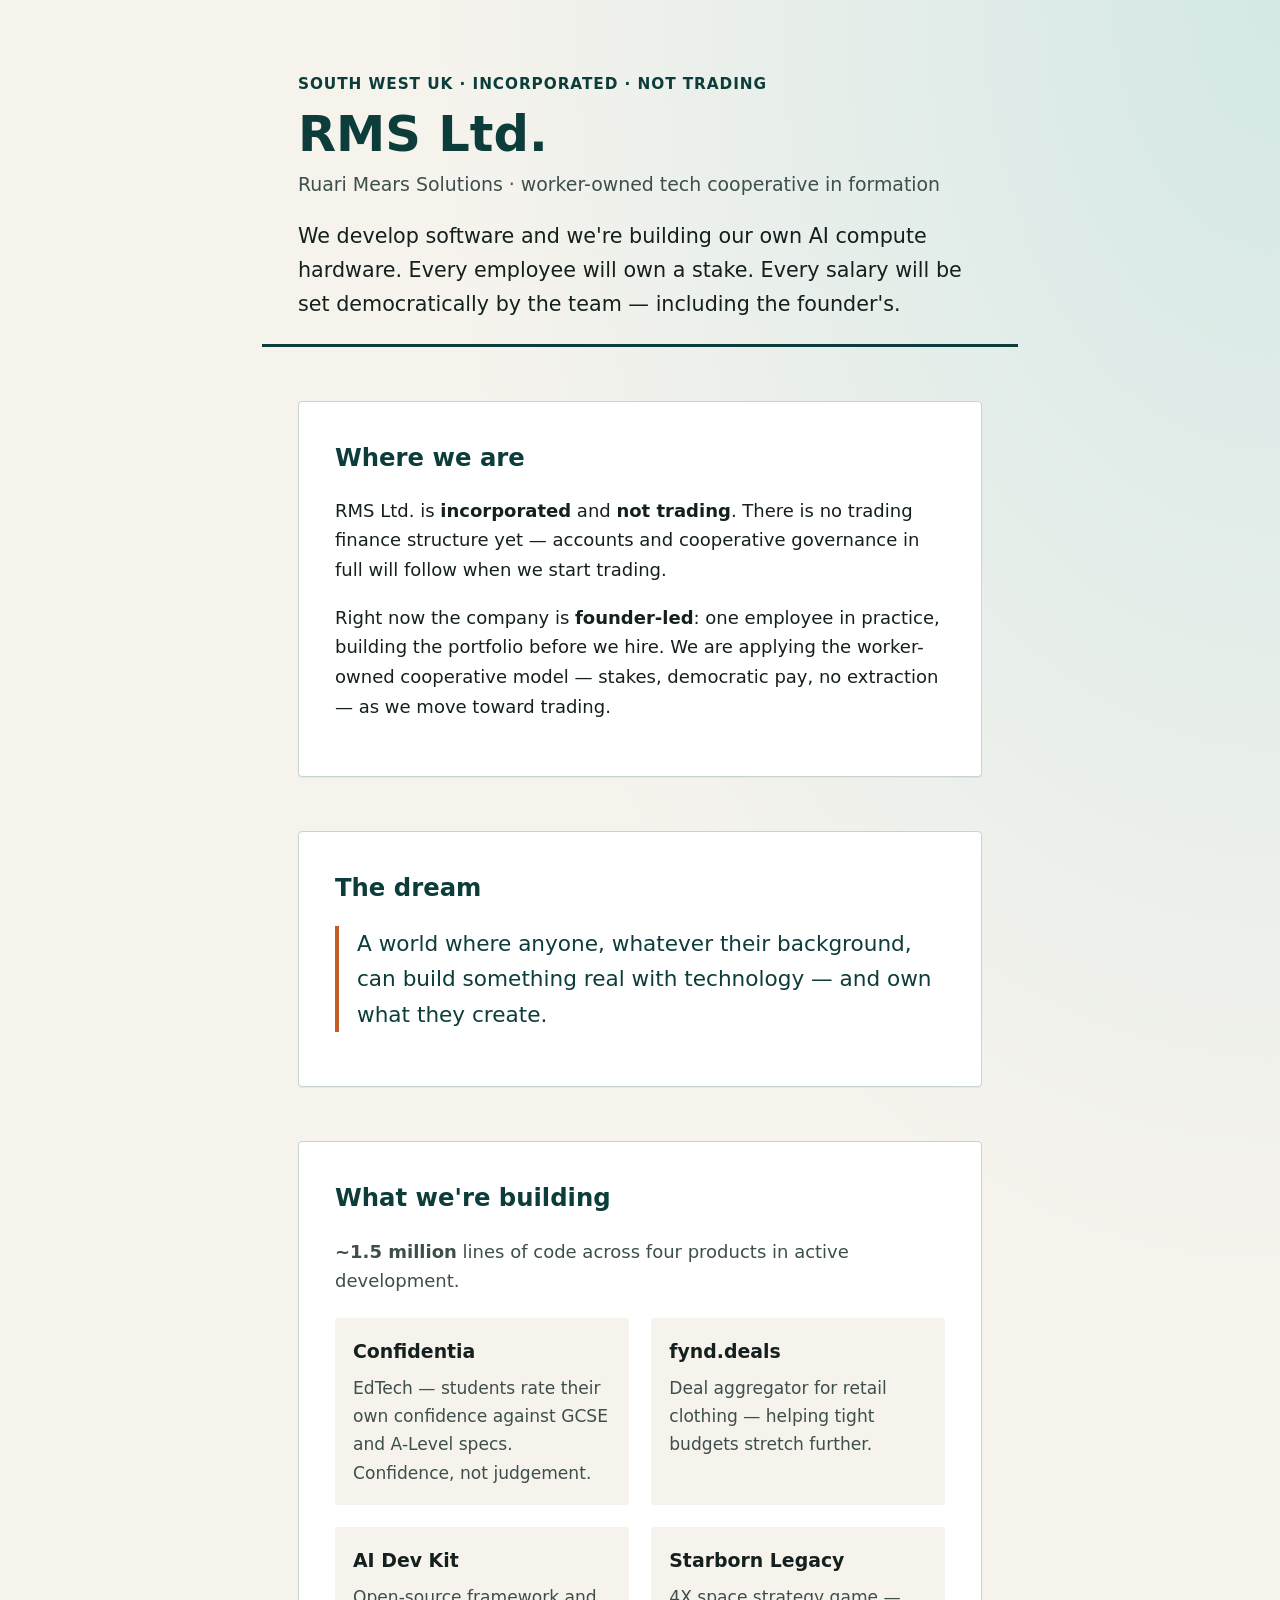
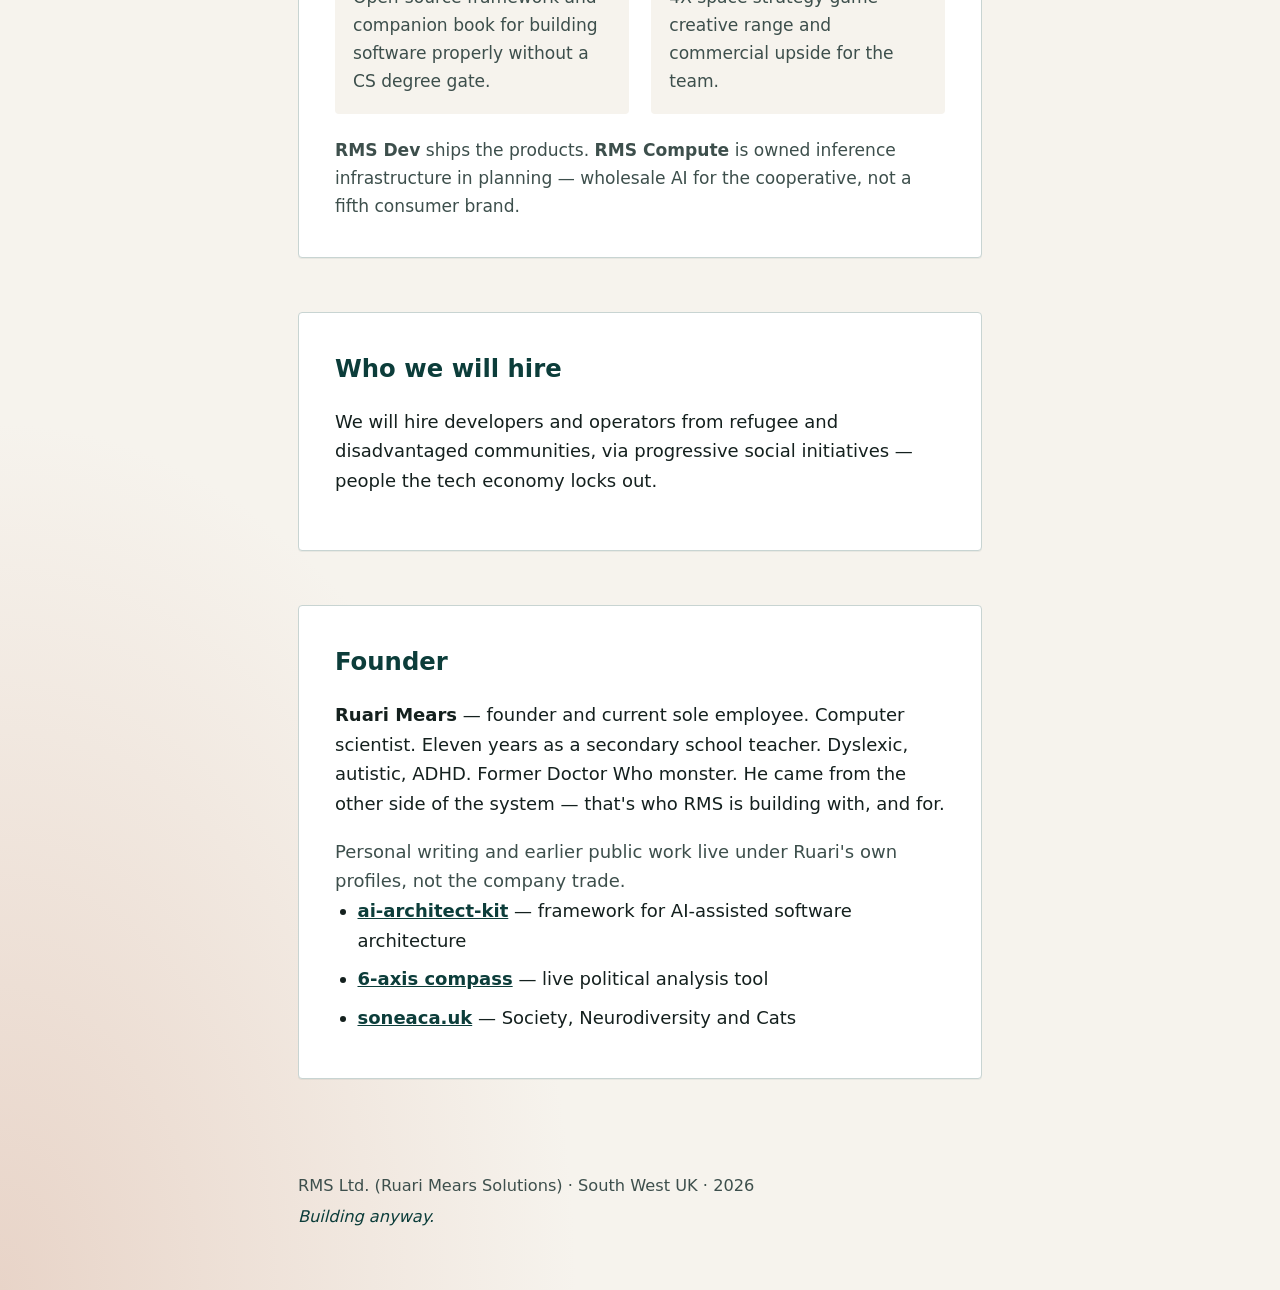
==== index.html @ 2def5f22 "web v0.0.7: remove Connect section — not seeking connections. Co-authored-by: Cursor <cursoragent@cu" ====
<!DOCTYPE html>
<html lang="en-GB">
<head>
  <meta charset="utf-8">
  <meta name="viewport" content="width=device-width, initial-scale=1">
  <title>RMS Ltd. — worker-owned tech cooperative in formation</title>
  <meta name="description" content="RMS Ltd. (Ruari Mears Solutions) — a worker-owned tech cooperative in formation. Software, owned AI compute, four products in development. Not trading yet.">
  <link rel="canonical" href="https://rms-ltd.github.io/web/">
  <meta property="og:title" content="RMS Ltd. — worker-owned tech cooperative in formation">
  <meta property="og:description" content="We develop software and we're building owned AI compute. Confidentia, fynd.deals, AI Dev Kit, Starborn Legacy. Cooperative in formation — not trading yet.">
  <meta property="og:type" content="website">
  <meta property="og:url" content="https://rms-ltd.github.io/web/">
  <meta name="theme-color" content="#0c3d3a">
  <link rel="icon" href="assets/favicon.svg" type="image/svg+xml">
  <link rel="stylesheet" href="styles.css">
</head>
<body>
  <a class="skip-link" href="#main">Skip to content</a>

  <header class="site-header">
    <p class="eyebrow">South West UK · incorporated · not trading</p>
    <h1>RMS Ltd.</h1>
    <p class="subtitle">Ruari Mears Solutions · worker-owned tech cooperative in formation</p>
    <p class="lede">We develop software and we're building our own AI compute hardware. Every employee will own a stake. Every salary will be set democratically by the team — including the founder's.</p>
  </header>

  <main id="main">
    <section class="panel status" aria-labelledby="status-heading">
      <h2 id="status-heading">Where we are</h2>
      <p>RMS Ltd. is <strong>incorporated</strong> and <strong>not trading</strong>. There is no trading finance structure yet — accounts and cooperative governance in full will follow when we start trading.</p>
      <p>Right now the company is <strong>founder-led</strong>: one employee in practice, building the portfolio before we hire. We are applying the worker-owned cooperative model — stakes, democratic pay, no extraction — as we move toward trading.</p>
    </section>

    <section class="panel dream" aria-labelledby="dream-heading">
      <h2 id="dream-heading">The dream</h2>
      <blockquote>
        <p>A world where anyone, whatever their background, can build something real with technology — and own what they create.</p>
      </blockquote>
    </section>

    <section class="panel products" aria-labelledby="products-heading">
      <h2 id="products-heading">What we're building</h2>
      <p class="stat"><strong>~1.5 million</strong> lines of code across four products in active development.</p>
      <ul class="product-grid">
        <li>
          <h3>Confidentia</h3>
          <p>EdTech — students rate their own confidence against GCSE and A-Level specs. Confidence, not judgement.</p>
        </li>
        <li>
          <h3>fynd.deals</h3>
          <p>Deal aggregator for retail clothing — helping tight budgets stretch further.</p>
        </li>
        <li>
          <h3>AI Dev Kit</h3>
          <p>Open-source framework and companion book for building software properly without a CS degree gate.</p>
        </li>
        <li>
          <h3>Starborn Legacy</h3>
          <p>4X space strategy game — creative range and commercial upside for the team.</p>
        </li>
      </ul>
      <p class="arms"><strong>RMS Dev</strong> ships the products. <strong>RMS Compute</strong> is owned inference infrastructure in planning — wholesale AI for the cooperative, not a fifth consumer brand.</p>
    </section>

    <section class="panel hiring" aria-labelledby="hiring-heading">
      <h2 id="hiring-heading">Who we will hire</h2>
      <p>We will hire developers and operators from refugee and disadvantaged communities, via progressive social initiatives — people the tech economy locks out.</p>
    </section>

    <section class="panel founder" aria-labelledby="founder-heading">
      <h2 id="founder-heading">Founder</h2>
      <p><strong>Ruari Mears</strong> — founder and current sole employee. Computer scientist. Eleven years as a secondary school teacher. Dyslexic, autistic, ADHD. Former Doctor Who monster. He came from the other side of the system — that's who RMS is building with, and for.</p>
      <p class="note">Personal writing and earlier public work live under Ruari's own profiles, not the company trade.</p>
      <ul class="link-list">
        <li><a href="https://github.com/earlution/ai-architect-kit">ai-architect-kit</a> — framework for AI-assisted software architecture</li>
        <li><a href="https://earlution.github.io/6-axis-compass/">6-axis compass</a> — live political analysis tool</li>
        <li><a href="https://soneaca.uk">soneaca.uk</a> — Society, Neurodiversity and Cats</li>
      </ul>
    </section>
  </main>

  <footer class="site-footer">
    <p>RMS Ltd. (Ruari Mears Solutions) · South West UK · <span id="year"></span></p>
    <p class="tagline">Building anyway.</p>
  </footer>

  <script>
    document.getElementById('year').textContent = new Date().getFullYear();
  </script>
</body>
</html>
---- styles.css ----
/* Dyslexia-friendly: high contrast, left-aligned, generous spacing, sans-serif */

:root {
  --bg: #f6f3ed;
  --surface: #ffffff;
  --ink: #14201e;
  --muted: #3d4f4c;
  --accent: #c45c26;
  --accent-soft: #e8d4c8;
  --teal: #0c3d3a;
  --teal-soft: #d4e8e6;
  --border: #c8d4d2;
  --focus: #0a6b64;
  --max: 42rem;
  --space: 1.25rem;
  font-size: 112.5%;
}

*,
*::before,
*::after {
  box-sizing: border-box;
}

html {
  scroll-behavior: smooth;
}

body {
  margin: 0;
  font-family: "Segoe UI", system-ui, -apple-system, BlinkMacSystemFont, sans-serif;
  line-height: 1.65;
  color: var(--ink);
  background: var(--bg);
  background-image:
    radial-gradient(ellipse 120% 80% at 100% 0%, var(--teal-soft) 0%, transparent 55%),
    radial-gradient(ellipse 90% 60% at 0% 100%, var(--accent-soft) 0%, transparent 50%);
  min-height: 100vh;
}

.skip-link {
  position: absolute;
  left: -9999px;
  top: 0;
  padding: 0.5rem 1rem;
  background: var(--teal);
  color: #fff;
  z-index: 100;
}

.skip-link:focus {
  left: 0;
}

.site-header,
main,
.site-footer {
  max-width: var(--max);
  margin-inline: auto;
  padding-inline: clamp(1rem, 5vw, 2rem);
}

.site-header {
  padding-top: clamp(2.5rem, 8vw, 4rem);
  padding-bottom: var(--space);
  border-bottom: 3px solid var(--teal);
}

.eyebrow {
  margin: 0 0 0.5rem;
  font-size: 0.85rem;
  font-weight: 600;
  letter-spacing: 0.06em;
  text-transform: uppercase;
  color: var(--teal);
}

h1 {
  margin: 0 0 0.35rem;
  font-size: clamp(2rem, 6vw, 2.75rem);
  font-weight: 700;
  line-height: 1.15;
  color: var(--teal);
}

.subtitle {
  margin: 0 0 1rem;
  font-size: 1.05rem;
  font-weight: 500;
  color: var(--muted);
}

.lede {
  margin: 0;
  font-size: 1.15rem;
  max-width: 38em;
}

.panel {
  margin-block: clamp(2rem, 5vw, 3rem);
  padding: clamp(1.25rem, 4vw, 2rem);
  background: var(--surface);
  border: 1px solid var(--border);
  border-radius: 4px;
  box-shadow: 0 1px 0 rgba(12, 61, 58, 0.06);
}

.panel h2 {
  margin: 0 0 1rem;
  font-size: 1.35rem;
  color: var(--teal);
}

.panel h3 {
  margin: 0 0 0.35rem;
  font-size: 1.05rem;
  color: var(--ink);
}

.dream blockquote {
  margin: 0 0 1rem;
  padding: 0 0 0 1rem;
  border-left: 4px solid var(--accent);
}

.dream blockquote p {
  margin: 0;
  font-size: 1.2rem;
  font-weight: 500;
  color: var(--teal);
}

.note,
.arms,
.stat {
  margin: 0;
  color: var(--muted);
}

.stat {
  margin-bottom: 1.25rem;
}

.product-grid {
  list-style: none;
  margin: 0;
  padding: 0;
  display: grid;
  gap: 1.25rem;
}

@media (min-width: 520px) {
  .product-grid {
    grid-template-columns: 1fr 1fr;
  }
}

.product-grid li {
  padding: 1rem;
  background: var(--bg);
  border-radius: 4px;
}

.product-grid p {
  margin: 0;
  font-size: 0.95rem;
  color: var(--muted);
}

.arms {
  margin-top: 1.25rem;
  font-size: 0.95rem;
}

.hiring a {
  color: var(--teal);
  font-weight: 600;
}

.link-list {
  margin: 0;
  padding-left: 1.25rem;
}

.link-list li {
  margin-bottom: 0.5rem;
}

.link-list a {
  color: var(--teal);
  font-weight: 600;
}

.ask {
  margin: 0 0 1.25rem;
  font-size: 1.1rem;
  font-weight: 500;
}

.social-nav {
  display: grid;
  gap: 0.75rem;
}

@media (min-width: 400px) {
  .social-nav {
    grid-template-columns: 1fr 1fr;
  }
}

.social-card {
  display: flex;
  flex-direction: column;
  gap: 0.15rem;
  padding: 1rem 1.1rem;
  text-decoration: none;
  color: var(--ink);
  background: var(--bg);
  border: 2px solid var(--border);
  border-radius: 4px;
  transition: border-color 0.15s ease, background 0.15s ease;
}

.social-card:hover {
  border-color: var(--teal);
  background: var(--teal-soft);
}

.social-card.primary {
  border-color: var(--teal);
  background: var(--teal-soft);
}

.social-card .label {
  font-size: 0.8rem;
  font-weight: 600;
  text-transform: uppercase;
  letter-spacing: 0.05em;
  color: var(--muted);
}

.social-card .handle {
  font-size: 1.1rem;
  font-weight: 700;
  color: var(--teal);
}

a:focus-visible {
  outline: 3px solid var(--focus);
  outline-offset: 2px;
}

.site-footer {
  padding-block: 2rem 3rem;
  font-size: 0.9rem;
  color: var(--muted);
}

.site-footer p {
  margin: 0.25rem 0;
}

.tagline {
  font-style: italic;
  color: var(--teal);
}
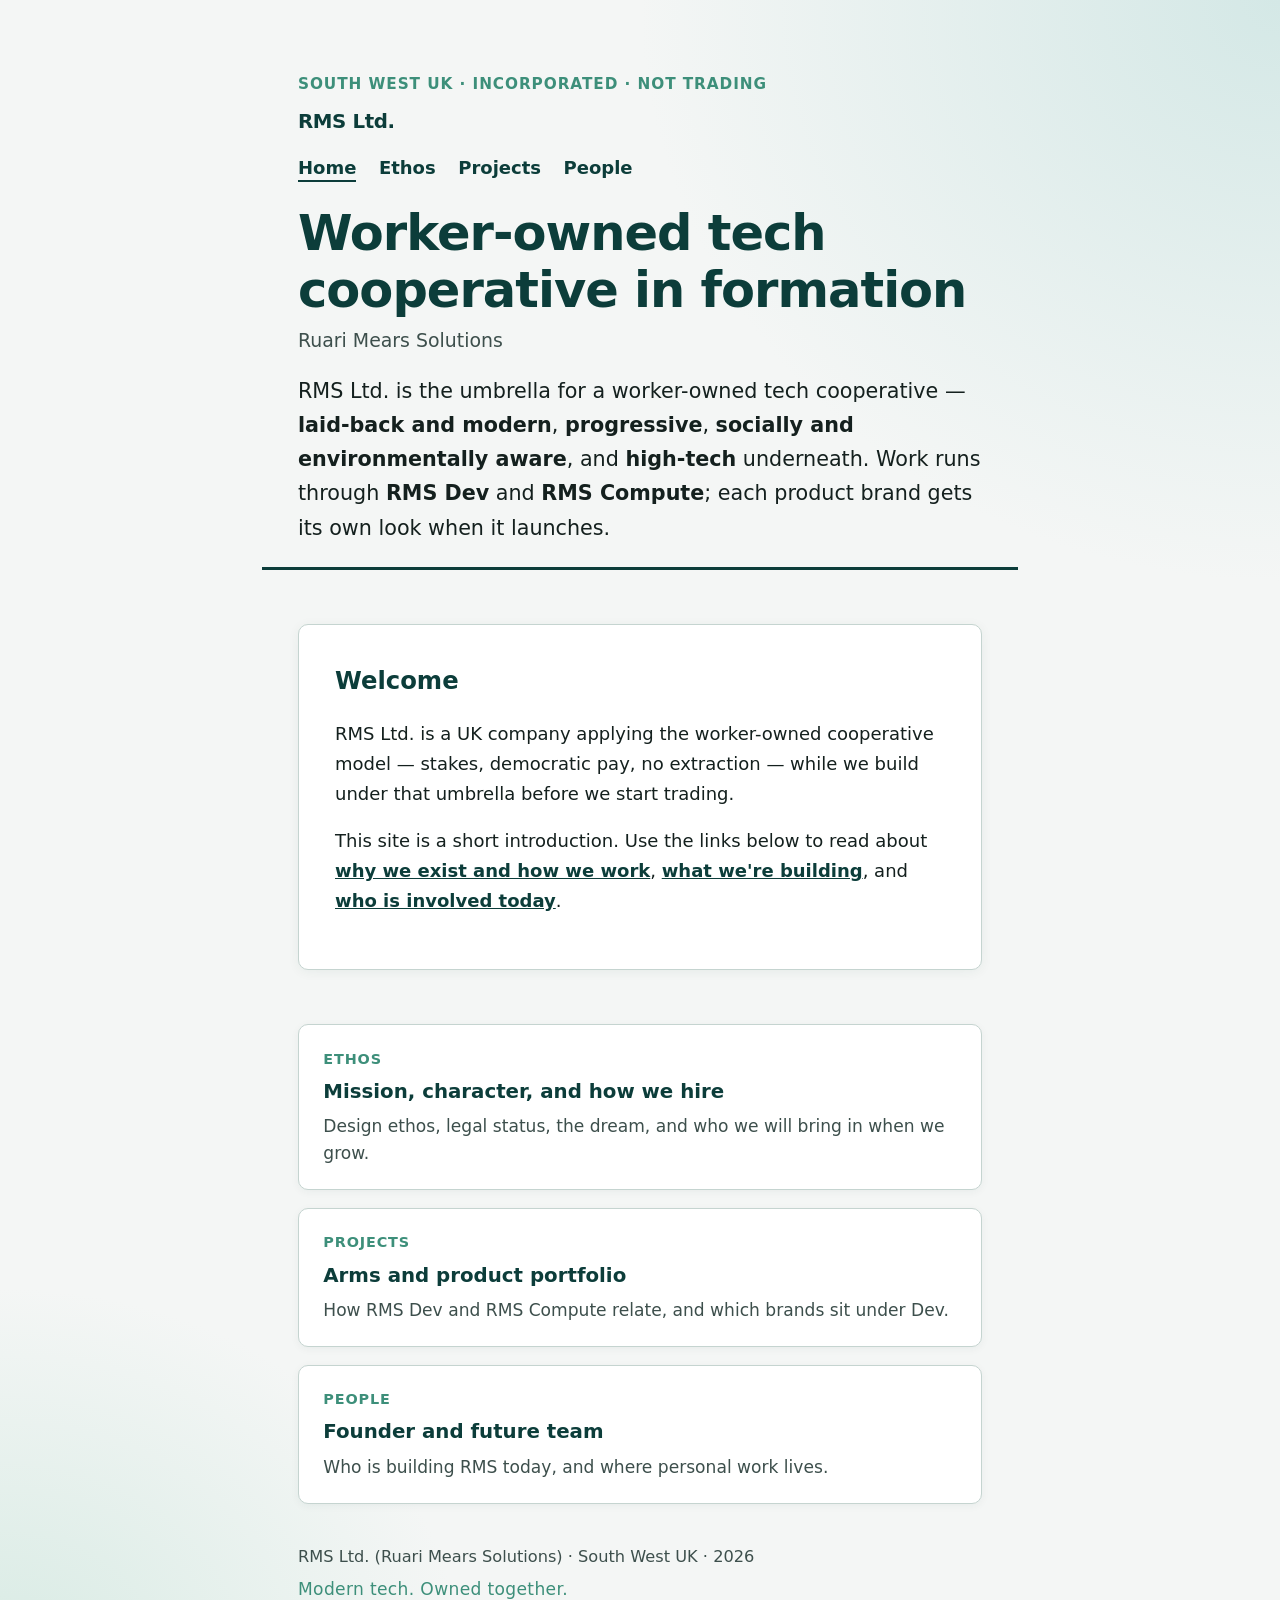
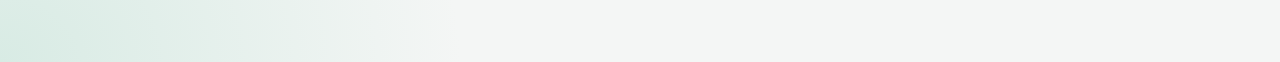
==== commit 7a590175: "web v0.0.10: multi-page site and umbrella design ethos. Add Home, Ethos, Projects, and People; clari" ====
--- a/index.html
+++ b/index.html
@@ -4,10 +4,10 @@
   <meta charset="utf-8">
   <meta name="viewport" content="width=device-width, initial-scale=1">
   <title>RMS Ltd. — worker-owned tech cooperative in formation</title>
-  <meta name="description" content="RMS Ltd. (Ruari Mears Solutions) — a worker-owned tech cooperative in formation. Software, owned AI compute, four products in development. Not trading yet.">
+  <meta name="description" content="RMS Ltd. (Ruari Mears Solutions) — corporate umbrella for a worker-owned tech cooperative in formation. Not trading yet.">
   <link rel="canonical" href="https://rms-ltd.github.io/web/">
   <meta property="og:title" content="RMS Ltd. — worker-owned tech cooperative in formation">
-  <meta property="og:description" content="We develop software and we're building owned AI compute. Confidentia, fynd.deals, AI Dev Kit, Starborn Legacy. Cooperative in formation — not trading yet.">
+  <meta property="og:description" content="Corporate umbrella for a worker-owned tech cooperative in formation. Arms and products introduced on the site — not trading yet.">
   <meta property="og:type" content="website">
   <meta property="og:url" content="https://rms-ltd.github.io/web/">
   <meta name="theme-color" content="#0c3d3a">
@@ -19,69 +19,57 @@
 
   <header class="site-header">
     <p class="eyebrow">South West UK · incorporated · not trading</p>
-    <h1>RMS Ltd.</h1>
-    <p class="subtitle">Ruari Mears Solutions · worker-owned tech cooperative in formation</p>
-    <p class="lede">We develop software and we're building our own AI compute hardware. Every employee will own a stake. Every salary will be set democratically by the team — including the founder's.</p>
+    <p class="site-brand"><a href="index.html">RMS Ltd.</a></p>
+    <nav class="site-nav" aria-label="Site">
+      <ul>
+        <li><a href="index.html" aria-current="page">Home</a></li>
+        <li><a href="ethos.html">Ethos</a></li>
+        <li><a href="projects.html">Projects</a></li>
+        <li><a href="people.html">People</a></li>
+      </ul>
+    </nav>
+    <h1>Worker-owned tech cooperative in formation</h1>
+    <p class="subtitle">Ruari Mears Solutions</p>
+    <p class="lede">RMS Ltd. is the umbrella for a worker-owned tech cooperative — <strong>laid-back and modern</strong>, <strong>progressive</strong>, <strong>socially and environmentally aware</strong>, and <strong>high-tech</strong> underneath. Work runs through <strong>RMS Dev</strong> and <strong>RMS Compute</strong>; each product brand gets its own look when it launches.</p>
   </header>
 
   <main id="main">
-    <section class="panel status" aria-labelledby="status-heading">
-      <h2 id="status-heading">Where we are</h2>
-      <p>RMS Ltd. is <strong>incorporated</strong> and <strong>not trading</strong>. There is no trading finance structure yet — accounts and cooperative governance in full will follow when we start trading.</p>
-      <p>Right now the company is <strong>founder-led</strong>: one employee in practice, building the portfolio before we hire. We are applying the worker-owned cooperative model — stakes, democratic pay, no extraction — as we move toward trading.</p>
+    <section class="panel intro" aria-labelledby="intro-heading">
+      <h2 id="intro-heading">Welcome</h2>
+      <p>RMS Ltd. is a UK company applying the worker-owned cooperative model — stakes, democratic pay, no extraction — while we build under that umbrella before we start trading.</p>
+      <p>This site is a short introduction. Use the links below to read about <a href="ethos.html">why we exist and how we work</a>, <a href="projects.html">what we're building</a>, and <a href="people.html">who is involved today</a>.</p>
     </section>
 
-    <section class="panel dream" aria-labelledby="dream-heading">
-      <h2 id="dream-heading">The dream</h2>
-      <blockquote>
-        <p>A world where anyone, whatever their background, can build something real with technology — and own what they create.</p>
-      </blockquote>
-    </section>
-
-    <section class="panel products" aria-labelledby="products-heading">
-      <h2 id="products-heading">What we're building</h2>
-      <p class="stat"><strong>~1.5 million</strong> lines of code across four products in active development.</p>
-      <ul class="product-grid">
+    <nav class="page-teasers" aria-label="Explore the site">
+      <ul>
         <li>
-          <h3>Confidentia</h3>
-          <p>EdTech — students rate their own confidence against GCSE and A-Level specs. Confidence, not judgement.</p>
+          <a class="teaser-card" href="ethos.html">
+            <span class="teaser-label">Ethos</span>
+            <span class="teaser-title">Mission, character, and how we hire</span>
+            <span class="teaser-desc">Design ethos, legal status, the dream, and who we will bring in when we grow.</span>
+          </a>
         </li>
         <li>
-          <h3>fynd.deals</h3>
-          <p>Deal aggregator for retail clothing — helping tight budgets stretch further.</p>
+          <a class="teaser-card" href="projects.html">
+            <span class="teaser-label">Projects</span>
+            <span class="teaser-title">Arms and product portfolio</span>
+            <span class="teaser-desc">How RMS Dev and RMS Compute relate, and which brands sit under Dev.</span>
+          </a>
         </li>
         <li>
-          <h3>AI Dev Kit</h3>
-          <p>Open-source framework and companion book for building software properly without a CS degree gate.</p>
-        </li>
-        <li>
-          <h3>Starborn Legacy</h3>
-          <p>4X space strategy game — creative range and commercial upside for the team.</p>
+          <a class="teaser-card" href="people.html">
+            <span class="teaser-label">People</span>
+            <span class="teaser-title">Founder and future team</span>
+            <span class="teaser-desc">Who is building RMS today, and where personal work lives.</span>
+          </a>
         </li>
       </ul>
-      <p class="arms"><strong>RMS Dev</strong> ships the products. <strong>RMS Compute</strong> is owned inference infrastructure in planning — wholesale AI for the cooperative, not a fifth consumer brand.</p>
-    </section>
-
-    <section class="panel hiring" aria-labelledby="hiring-heading">
-      <h2 id="hiring-heading">Who we will hire</h2>
-      <p>We will hire developers and operators from refugee and disadvantaged communities, via progressive social initiatives — people the tech economy locks out.</p>
-    </section>
-
-    <section class="panel founder" aria-labelledby="founder-heading">
-      <h2 id="founder-heading">Founder</h2>
-      <p><strong>Ruari Mears</strong> — founder and current sole employee. Computer scientist. Eleven years as a secondary school teacher. Dyslexic, autistic, ADHD. Former Doctor Who monster. He came from the other side of the system — that's who RMS is building with, and for.</p>
-      <p class="note">Personal writing and earlier public work live under Ruari's own profiles, not the company trade.</p>
-      <ul class="link-list">
-        <li><a href="https://github.com/earlution/ai-architect-kit">ai-architect-kit</a> — framework for AI-assisted software architecture</li>
-        <li><a href="https://earlution.github.io/6-axis-compass/">6-axis compass</a> — live political analysis tool</li>
-        <li><a href="https://soneaca.uk">soneaca.uk</a> — Society, Neurodiversity and Cats</li>
-      </ul>
-    </section>
+    </nav>
   </main>
 
   <footer class="site-footer">
     <p>RMS Ltd. (Ruari Mears Solutions) · South West UK · <span id="year"></span></p>
-    <p class="tagline">Building anyway.</p>
+    <p class="tagline">Modern tech. Owned together.</p>
   </footer>
 
   <script>
--- a/styles.css
+++ b/styles.css
@@ -1,16 +1,19 @@
-/* Dyslexia-friendly: high contrast, left-aligned, generous spacing, sans-serif */
+/* RMS umbrella: laid-back modern, progressive, socially & environmentally aware, high-tech */
 
 :root {
-  --bg: #f6f3ed;
+  --bg: #f4f6f5;
   --surface: #ffffff;
   --ink: #14201e;
   --muted: #3d4f4c;
-  --accent: #c45c26;
-  --accent-soft: #e8d4c8;
+  --accent: #3d8f7a;
+  --accent-soft: #d8ebe4;
+  --warm: #c45c26;
+  --warm-soft: #f0e4dc;
   --teal: #0c3d3a;
   --teal-soft: #d4e8e6;
-  --border: #c8d4d2;
+  --border: #c5d4d0;
   --focus: #0a6b64;
+  --radius: 10px;
   --max: 42rem;
   --space: 1.25rem;
   font-size: 112.5%;
@@ -33,8 +36,8 @@
   color: var(--ink);
   background: var(--bg);
   background-image:
-    radial-gradient(ellipse 120% 80% at 100% 0%, var(--teal-soft) 0%, transparent 55%),
-    radial-gradient(ellipse 90% 60% at 0% 100%, var(--accent-soft) 0%, transparent 50%);
+    radial-gradient(ellipse 100% 70% at 100% 0%, var(--teal-soft) 0%, transparent 50%),
+    radial-gradient(ellipse 80% 50% at 0% 100%, var(--accent-soft) 0%, transparent 45%);
   min-height: 100vh;
 }
 
@@ -66,13 +69,113 @@
   border-bottom: 3px solid var(--teal);
 }
 
+.site-brand {
+  margin: 0 0 0.75rem;
+  font-size: 1.1rem;
+  font-weight: 700;
+  letter-spacing: -0.02em;
+}
+
+.site-brand a {
+  color: var(--teal);
+  text-decoration: none;
+}
+
+.site-brand a:hover {
+  color: var(--accent);
+}
+
+.site-nav ul {
+  display: flex;
+  flex-wrap: wrap;
+  gap: 0.35rem 1.25rem;
+  list-style: none;
+  margin: 0 0 1.25rem;
+  padding: 0;
+}
+
+.site-nav a {
+  color: var(--teal);
+  font-weight: 600;
+  text-decoration: none;
+  padding: 0.15rem 0;
+  border-bottom: 2px solid transparent;
+  transition: border-color 0.15s ease, color 0.15s ease;
+}
+
+.site-nav a:hover {
+  border-bottom-color: var(--accent);
+  color: var(--accent);
+}
+
+.site-nav a[aria-current="page"] {
+  border-bottom-color: var(--teal);
+}
+
+.page-teasers ul {
+  list-style: none;
+  margin: 0;
+  padding: 0;
+  display: grid;
+  gap: 1rem;
+}
+
+.teaser-card {
+  display: flex;
+  flex-direction: column;
+  gap: 0.25rem;
+  padding: 1.25rem 1.35rem;
+  text-decoration: none;
+  color: var(--ink);
+  background: var(--surface);
+  border: 1px solid var(--border);
+  border-radius: var(--radius);
+  box-shadow: 0 2px 8px rgba(12, 61, 58, 0.05);
+  transition: border-color 0.15s ease, background 0.15s ease, transform 0.15s ease;
+}
+
+.teaser-card:hover {
+  border-color: var(--accent);
+  background: var(--accent-soft);
+  transform: translateY(-1px);
+}
+
+.teaser-label {
+  font-size: 0.8rem;
+  font-weight: 600;
+  letter-spacing: 0.06em;
+  text-transform: uppercase;
+  color: var(--accent);
+}
+
+.teaser-title {
+  font-size: 1.1rem;
+  font-weight: 700;
+  color: var(--teal);
+}
+
+.teaser-desc {
+  font-size: 0.95rem;
+  color: var(--muted);
+  line-height: 1.55;
+}
+
+.panel a {
+  color: var(--teal);
+  font-weight: 600;
+}
+
+.panel a:hover {
+  color: var(--accent);
+}
+
 .eyebrow {
   margin: 0 0 0.5rem;
   font-size: 0.85rem;
   font-weight: 600;
   letter-spacing: 0.06em;
   text-transform: uppercase;
-  color: var(--teal);
+  color: var(--accent);
 }
 
 h1 {
@@ -81,6 +184,7 @@
   font-weight: 700;
   line-height: 1.15;
   color: var(--teal);
+  letter-spacing: -0.02em;
 }
 
 .subtitle {
@@ -101,8 +205,8 @@
   padding: clamp(1.25rem, 4vw, 2rem);
   background: var(--surface);
   border: 1px solid var(--border);
-  border-radius: 4px;
-  box-shadow: 0 1px 0 rgba(12, 61, 58, 0.06);
+  border-radius: var(--radius);
+  box-shadow: 0 2px 12px rgba(12, 61, 58, 0.06);
 }
 
 .panel h2 {
@@ -117,12 +221,90 @@
   color: var(--ink);
 }
 
+.value-chips {
+  display: flex;
+  flex-wrap: wrap;
+  gap: 0.5rem;
+  list-style: none;
+  margin: 1.25rem 0;
+  padding: 0;
+}
+
+.value-chips li {
+  padding: 0.35rem 0.85rem;
+  font-size: 0.85rem;
+  font-weight: 600;
+  color: var(--teal);
+  background: var(--accent-soft);
+  border: 1px solid var(--border);
+  border-radius: 999px;
+}
+
+.value-detail {
+  margin: 0;
+}
+
+.value-detail > div {
+  margin-bottom: 1rem;
+  padding-bottom: 1rem;
+  border-bottom: 1px solid var(--border);
+}
+
+.value-detail > div:last-child {
+  margin-bottom: 0;
+  padding-bottom: 0;
+  border-bottom: none;
+}
+
+.value-detail dt {
+  margin: 0 0 0.25rem;
+  font-weight: 700;
+  color: var(--teal);
+}
+
+.value-detail dd {
+  margin: 0;
+  color: var(--muted);
+}
+
 .dream blockquote {
   margin: 0 0 1rem;
   padding: 0 0 0 1rem;
   border-left: 4px solid var(--accent);
 }
 
+.section-intro,
+.arm-role {
+  margin: 0 0 0.75rem;
+  font-size: 0.95rem;
+  color: var(--muted);
+}
+
+.arm-list {
+  list-style: none;
+  margin: 0 0 1.25rem;
+  padding: 0;
+  display: grid;
+  gap: 1rem;
+}
+
+.arm-block {
+  padding: 1rem 1.1rem;
+  background: var(--bg);
+  border-radius: calc(var(--radius) - 2px);
+  border-left: 4px solid var(--accent);
+}
+
+.arm-block h3 {
+  margin: 0 0 0.35rem;
+  font-size: 1.05rem;
+  color: var(--teal);
+}
+
+.arm-block p:last-child {
+  margin-bottom: 0;
+}
+
 .dream blockquote p {
   margin: 0;
   font-size: 1.2rem;
@@ -158,7 +340,8 @@
 .product-grid li {
   padding: 1rem;
   background: var(--bg);
-  border-radius: 4px;
+  border-radius: calc(var(--radius) - 2px);
+  border: 1px solid var(--border);
 }
 
 .product-grid p {
@@ -217,13 +400,13 @@
   color: var(--ink);
   background: var(--bg);
   border: 2px solid var(--border);
-  border-radius: 4px;
+  border-radius: var(--radius);
   transition: border-color 0.15s ease, background 0.15s ease;
 }
 
 .social-card:hover {
-  border-color: var(--teal);
-  background: var(--teal-soft);
+  border-color: var(--accent);
+  background: var(--accent-soft);
 }
 
 .social-card.primary {
@@ -261,6 +444,9 @@
 }
 
 .tagline {
-  font-style: italic;
-  color: var(--teal);
-}
+  margin-top: 0.5rem;
+  font-size: 0.95rem;
+  font-weight: 500;
+  color: var(--accent);
+  letter-spacing: 0.02em;
+}
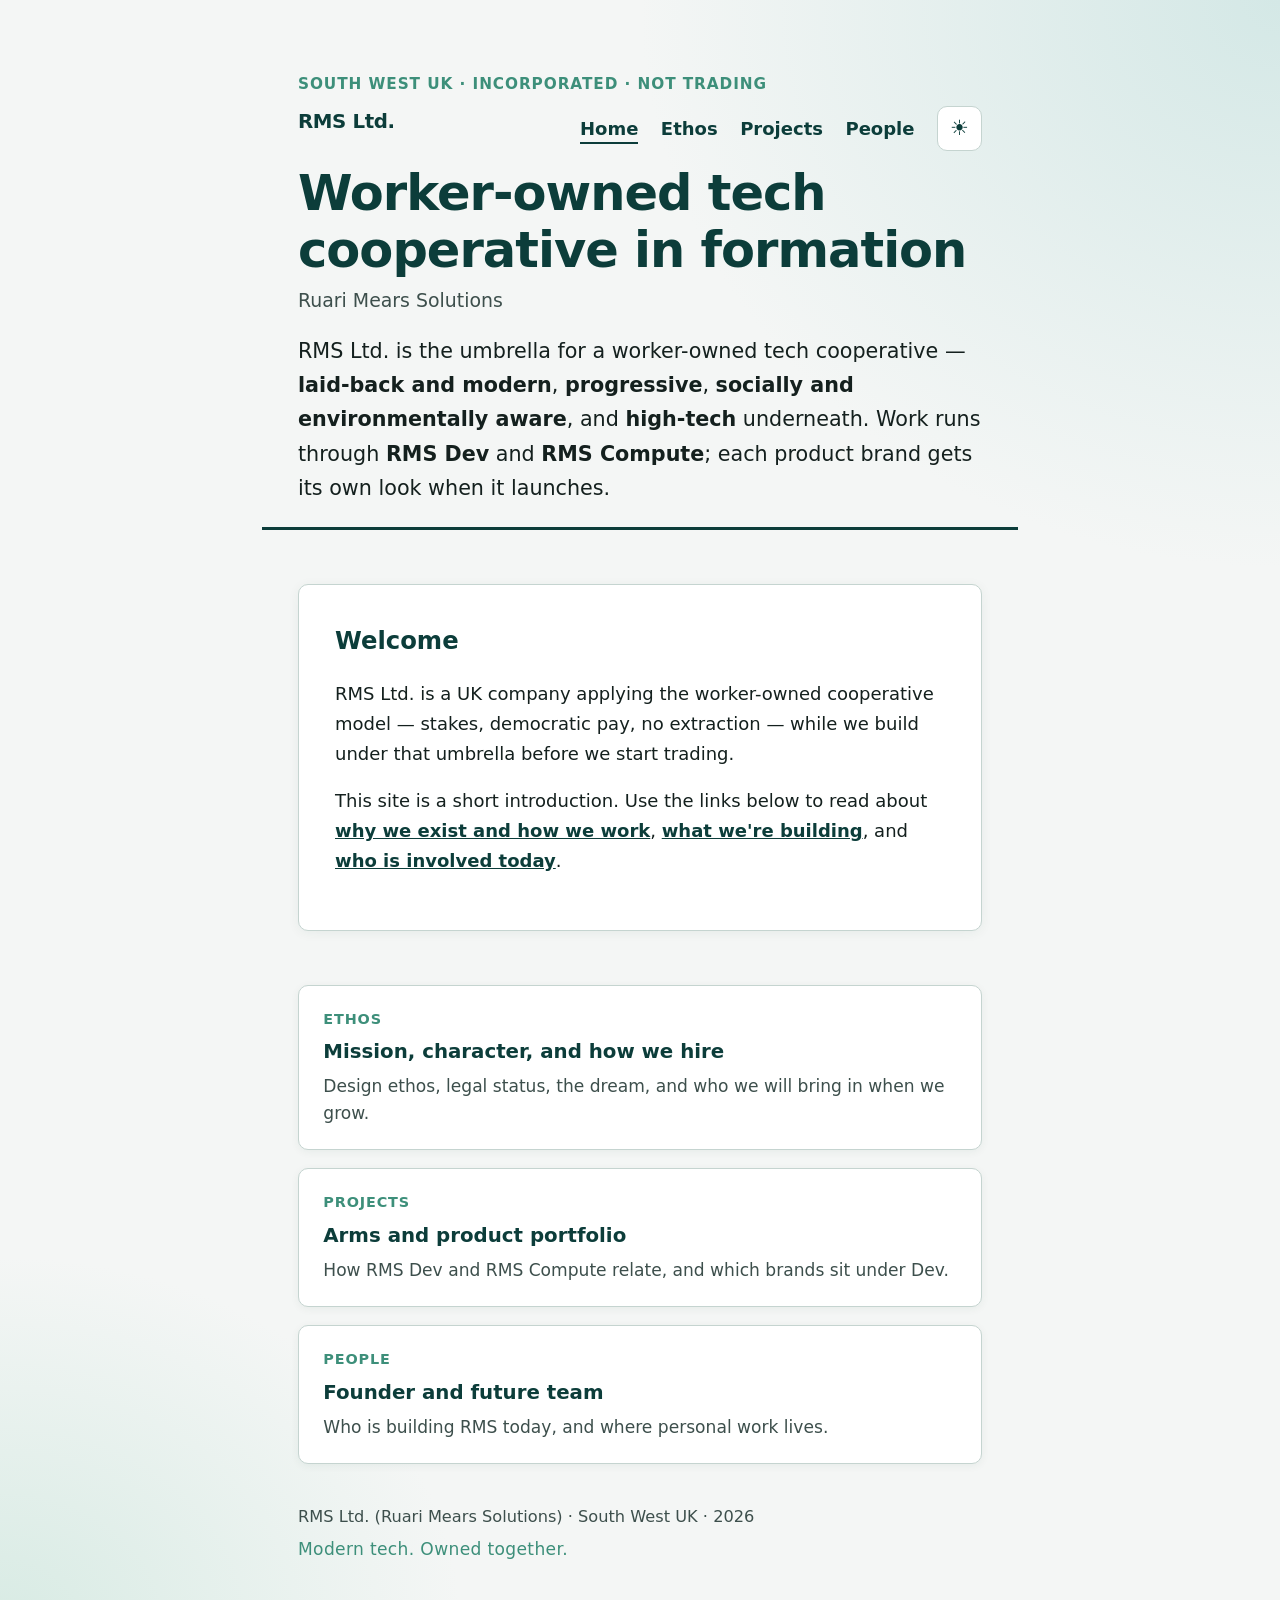
==== commit b8a613fe: "web v0.0.11: light and dark themes with header toggle. Respect system preference on first visit; per" ====
--- a/index.html
+++ b/index.html
@@ -2,6 +2,16 @@
 <html lang="en-GB">
 <head>
   <meta charset="utf-8">
+  <script>
+    (function () {
+      var k = 'rms-theme';
+      try {
+        var s = localStorage.getItem(k);
+        var t = s || (matchMedia('(prefers-color-scheme: dark)').matches ? 'dark' : 'light');
+        document.documentElement.setAttribute('data-theme', t);
+      } catch (e) {}
+    })();
+  </script>
   <meta name="viewport" content="width=device-width, initial-scale=1">
   <title>RMS Ltd. — worker-owned tech cooperative in formation</title>
   <meta name="description" content="RMS Ltd. (Ruari Mears Solutions) — corporate umbrella for a worker-owned tech cooperative in formation. Not trading yet.">
@@ -19,15 +29,20 @@
 
   <header class="site-header">
     <p class="eyebrow">South West UK · incorporated · not trading</p>
-    <p class="site-brand"><a href="index.html">RMS Ltd.</a></p>
-    <nav class="site-nav" aria-label="Site">
-      <ul>
-        <li><a href="index.html" aria-current="page">Home</a></li>
-        <li><a href="ethos.html">Ethos</a></li>
-        <li><a href="projects.html">Projects</a></li>
-        <li><a href="people.html">People</a></li>
-      </ul>
-    </nav>
+    <div class="header-bar">
+      <p class="site-brand"><a href="index.html">RMS Ltd.</a></p>
+      <div class="header-actions">
+        <nav class="site-nav" aria-label="Site">
+          <ul>
+            <li><a href="index.html" aria-current="page">Home</a></li>
+            <li><a href="ethos.html">Ethos</a></li>
+            <li><a href="projects.html">Projects</a></li>
+            <li><a href="people.html">People</a></li>
+          </ul>
+        </nav>
+        <button type="button" class="theme-toggle" id="theme-toggle" aria-label="Switch to dark mode"></button>
+      </div>
+    </div>
     <h1>Worker-owned tech cooperative in formation</h1>
     <p class="subtitle">Ruari Mears Solutions</p>
     <p class="lede">RMS Ltd. is the umbrella for a worker-owned tech cooperative — <strong>laid-back and modern</strong>, <strong>progressive</strong>, <strong>socially and environmentally aware</strong>, and <strong>high-tech</strong> underneath. Work runs through <strong>RMS Dev</strong> and <strong>RMS Compute</strong>; each product brand gets its own look when it launches.</p>
@@ -72,6 +87,7 @@
     <p class="tagline">Modern tech. Owned together.</p>
   </footer>
 
+  <script src="assets/theme.js"></script>
   <script>
     document.getElementById('year').textContent = new Date().getFullYear();
   </script>
--- a/styles.css
+++ b/styles.css
@@ -1,6 +1,8 @@
 /* RMS umbrella: laid-back modern, progressive, socially & environmentally aware, high-tech */
 
-:root {
+:root,
+[data-theme="light"] {
+  color-scheme: light;
   --bg: #f4f6f5;
   --surface: #ffffff;
   --ink: #14201e;
@@ -13,10 +15,30 @@
   --teal-soft: #d4e8e6;
   --border: #c5d4d0;
   --focus: #0a6b64;
+  --shadow: rgba(12, 61, 58, 0.06);
+  --header-fg: #ffffff;
   --radius: 10px;
   --max: 42rem;
   --space: 1.25rem;
   font-size: 112.5%;
+}
+
+[data-theme="dark"] {
+  color-scheme: dark;
+  --bg: #0f1413;
+  --surface: #1a2321;
+  --ink: #e8edec;
+  --muted: #9cb0ac;
+  --accent: #5eb89a;
+  --accent-soft: #1e332c;
+  --warm: #e08a5c;
+  --warm-soft: #2a221c;
+  --teal: #a8d4ce;
+  --teal-soft: #1a2e2c;
+  --border: #2d3f3c;
+  --focus: #7ec4bc;
+  --shadow: rgba(0, 0, 0, 0.25);
+  --header-fg: #0f1413;
 }
 
 *,
@@ -47,7 +69,7 @@
   top: 0;
   padding: 0.5rem 1rem;
   background: var(--teal);
-  color: #fff;
+  color: var(--header-fg);
   z-index: 100;
 }
 
@@ -69,8 +91,56 @@
   border-bottom: 3px solid var(--teal);
 }
 
+.header-bar {
+  display: flex;
+  flex-wrap: wrap;
+  align-items: flex-start;
+  justify-content: space-between;
+  gap: 0.75rem 1.25rem;
+  margin-bottom: 0.75rem;
+}
+
+.header-actions {
+  display: flex;
+  flex-wrap: wrap;
+  align-items: center;
+  gap: 0.75rem 1.25rem;
+}
+
+.theme-toggle {
+  flex-shrink: 0;
+  display: inline-flex;
+  align-items: center;
+  justify-content: center;
+  width: 2.5rem;
+  height: 2.5rem;
+  padding: 0;
+  font-size: 1.15rem;
+  line-height: 1;
+  color: var(--teal);
+  background: var(--surface);
+  border: 1px solid var(--border);
+  border-radius: var(--radius);
+  cursor: pointer;
+  transition: background 0.15s ease, border-color 0.15s ease, color 0.15s ease;
+}
+
+.theme-toggle:hover {
+  border-color: var(--accent);
+  background: var(--accent-soft);
+  color: var(--accent);
+}
+
+.theme-toggle::before {
+  content: "☀";
+}
+
+[data-theme="dark"] .theme-toggle::before {
+  content: "☾";
+}
+
 .site-brand {
-  margin: 0 0 0.75rem;
+  margin: 0;
   font-size: 1.1rem;
   font-weight: 700;
   letter-spacing: -0.02em;
@@ -90,7 +160,7 @@
   flex-wrap: wrap;
   gap: 0.35rem 1.25rem;
   list-style: none;
-  margin: 0 0 1.25rem;
+  margin: 0;
   padding: 0;
 }
 
@@ -130,7 +200,7 @@
   background: var(--surface);
   border: 1px solid var(--border);
   border-radius: var(--radius);
-  box-shadow: 0 2px 8px rgba(12, 61, 58, 0.05);
+  box-shadow: 0 2px 8px var(--shadow);
   transition: border-color 0.15s ease, background 0.15s ease, transform 0.15s ease;
 }
 
@@ -206,7 +276,7 @@
   background: var(--surface);
   border: 1px solid var(--border);
   border-radius: var(--radius);
-  box-shadow: 0 2px 12px rgba(12, 61, 58, 0.06);
+  box-shadow: 0 2px 12px var(--shadow);
 }
 
 .panel h2 {
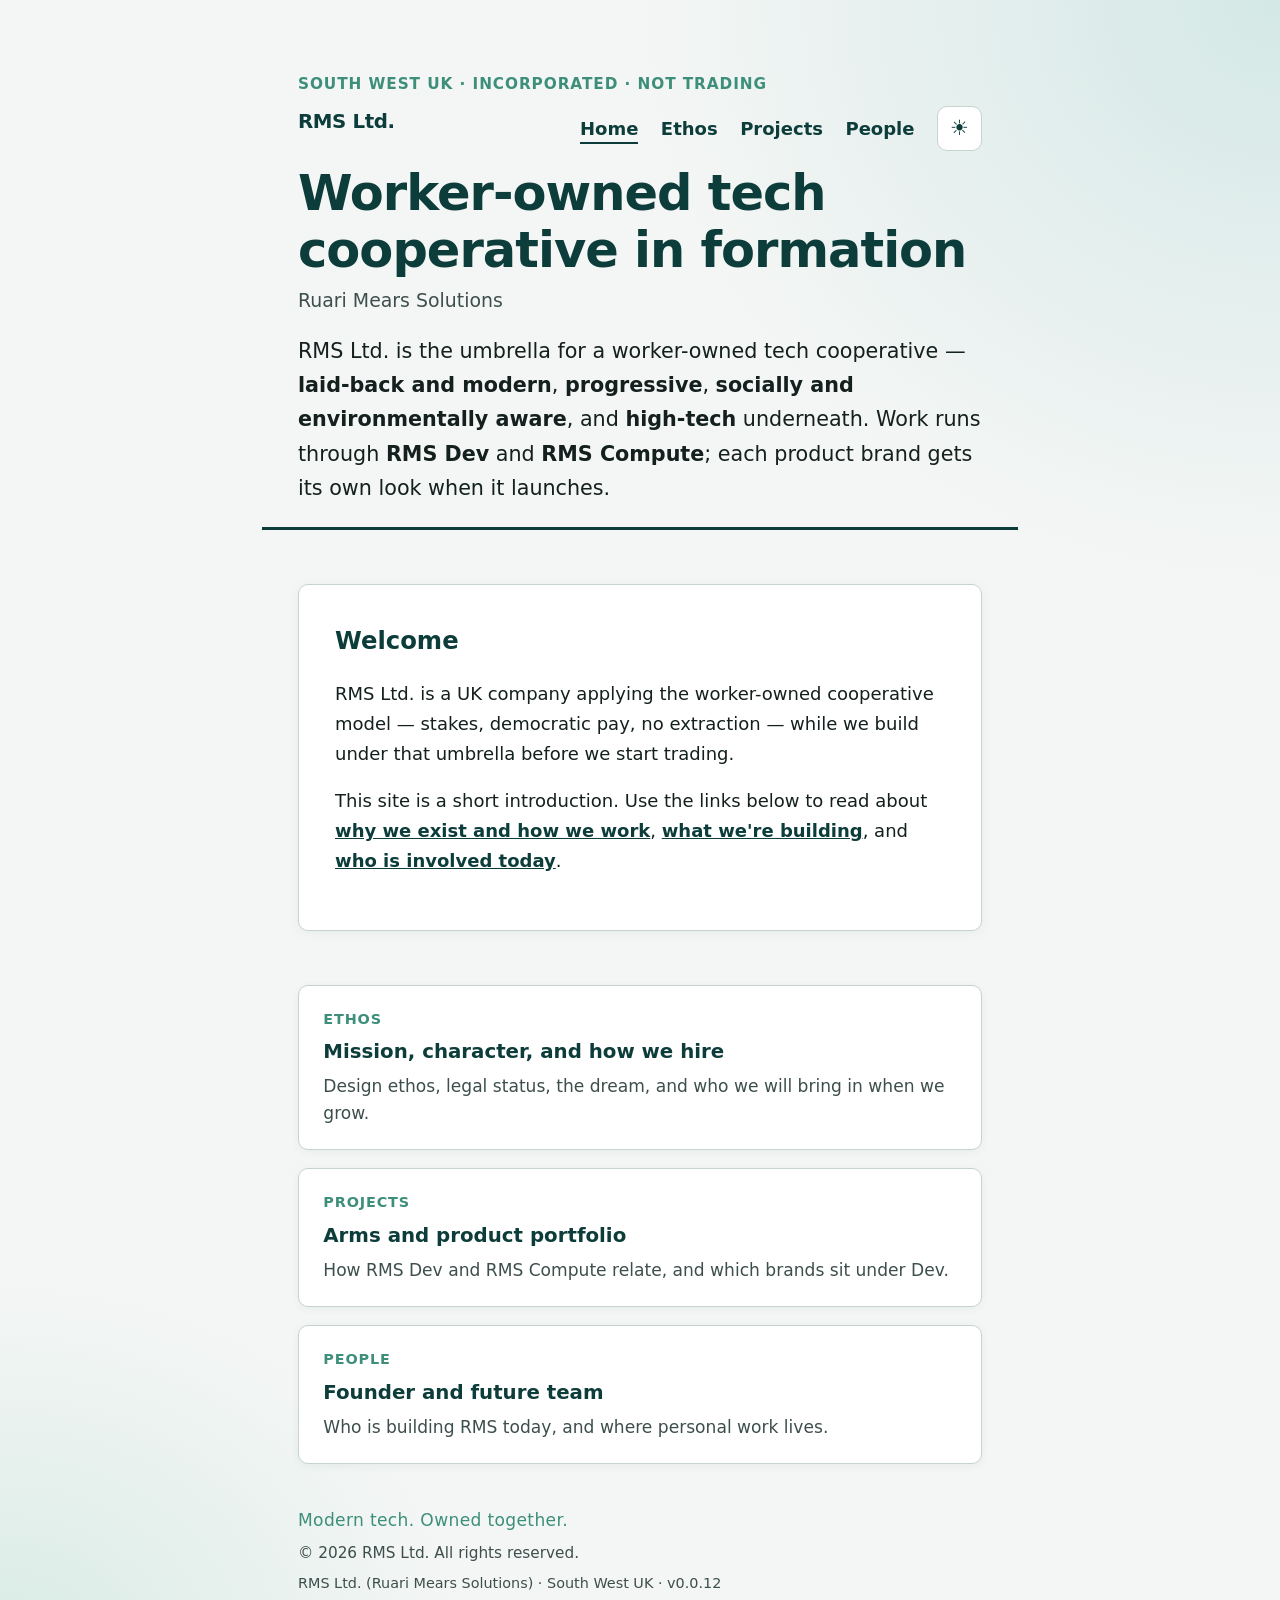
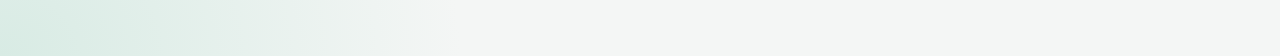
==== commit a8ed38fd: "web v0.0.12: footer copyright and site version. Show dynamic year, generic rights notice, and v0.0.x" ====
--- a/index.html
+++ b/index.html
@@ -83,13 +83,12 @@
   </main>
 
   <footer class="site-footer">
-    <p>RMS Ltd. (Ruari Mears Solutions) · South West UK · <span id="year"></span></p>
     <p class="tagline">Modern tech. Owned together.</p>
+    <p class="footer-copy">© <span id="year"></span> RMS Ltd. All rights reserved.</p>
+    <p class="footer-meta">RMS Ltd. (Ruari Mears Solutions) · South West UK · <span id="site-version"></span></p>
   </footer>
 
   <script src="assets/theme.js"></script>
-  <script>
-    document.getElementById('year').textContent = new Date().getFullYear();
-  </script>
+  <script src="assets/site.js"></script>
 </body>
 </html>
--- a/styles.css
+++ b/styles.css
@@ -510,13 +510,26 @@
 }
 
 .site-footer p {
-  margin: 0.25rem 0;
+  margin: 0.35rem 0;
 }
 
 .tagline {
-  margin-top: 0.5rem;
+  margin: 0 0 0.5rem;
   font-size: 0.95rem;
   font-weight: 500;
   color: var(--accent);
   letter-spacing: 0.02em;
 }
+
+.footer-copy {
+  font-size: 0.85rem;
+}
+
+.footer-meta {
+  font-size: 0.8rem;
+  color: var(--muted);
+}
+
+#site-version {
+  font-variant-numeric: tabular-nums;
+}
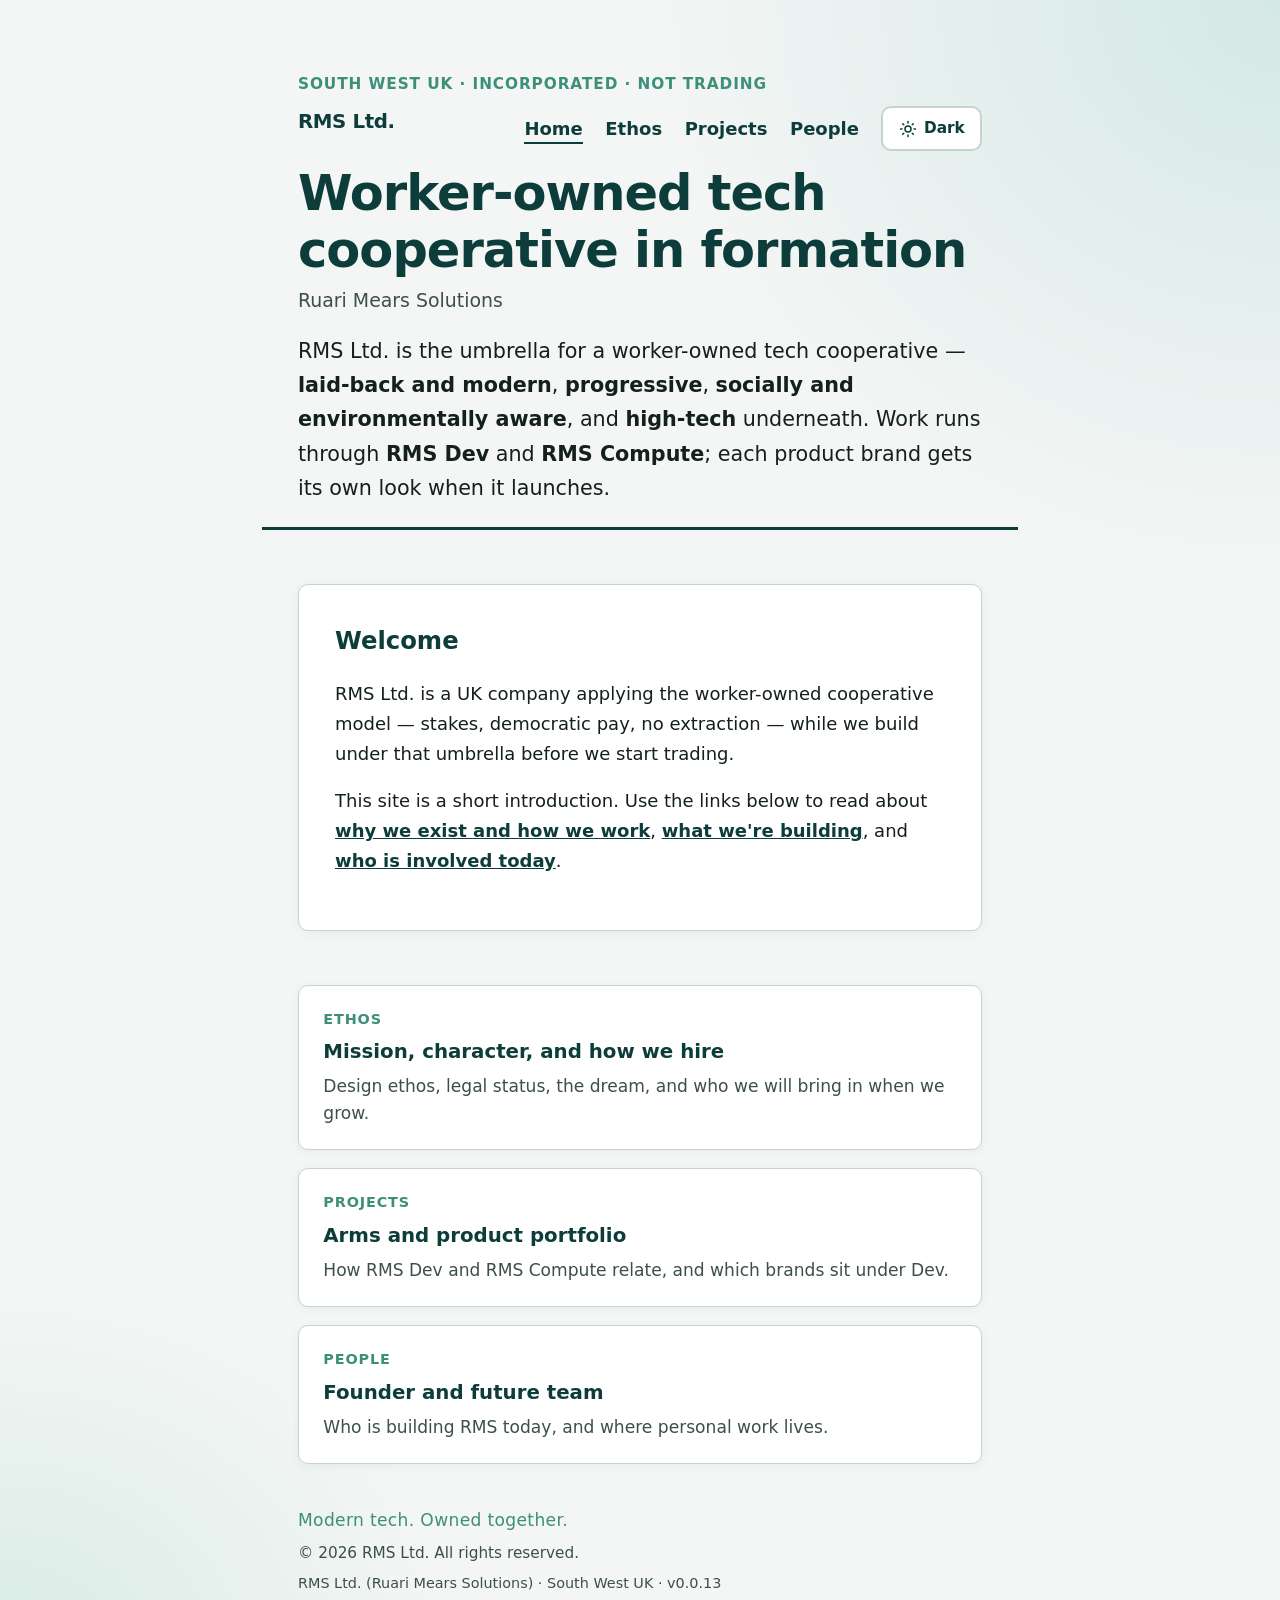
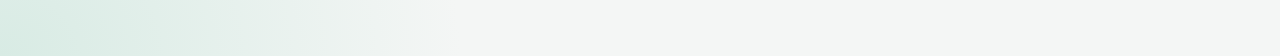
==== commit f2a6507f: "web v0.0.13: make theme toggle visible with label and SVG icons. Unicode-only: :before glyphs render" ====
--- a/index.html
+++ b/index.html
@@ -40,7 +40,11 @@
             <li><a href="people.html">People</a></li>
           </ul>
         </nav>
-        <button type="button" class="theme-toggle" id="theme-toggle" aria-label="Switch to dark mode"></button>
+        <button type="button" class="theme-toggle" id="theme-toggle" aria-label="Switch to dark mode">
+          <svg class="theme-icon theme-icon-light" xmlns="http://www.w3.org/2000/svg" width="18" height="18" viewBox="0 0 24 24" fill="none" stroke="currentColor" stroke-width="2" stroke-linecap="round" aria-hidden="true"><circle cx="12" cy="12" r="4"/><path d="M12 2v2M12 20v2M4.93 4.93l1.41 1.41M17.66 17.66l1.41 1.41M2 12h2M20 12h2M4.93 19.07l1.41-1.41M17.66 6.34l1.41-1.41"/></svg>
+          <svg class="theme-icon theme-icon-dark" xmlns="http://www.w3.org/2000/svg" width="18" height="18" viewBox="0 0 24 24" fill="none" stroke="currentColor" stroke-width="2" stroke-linecap="round" aria-hidden="true"><path d="M21 12.79A9 9 0 1 1 11.21 3 7 7 0 0 0 21 12.79z"/></svg>
+          <span class="theme-toggle-label">Dark</span>
+        </button>
       </div>
     </div>
     <h1>Worker-owned tech cooperative in formation</h1>
--- a/styles.css
+++ b/styles.css
@@ -112,14 +112,16 @@
   display: inline-flex;
   align-items: center;
   justify-content: center;
-  width: 2.5rem;
-  height: 2.5rem;
-  padding: 0;
-  font-size: 1.15rem;
+  gap: 0.4rem;
+  min-height: 2.5rem;
+  padding: 0.35rem 0.85rem;
+  font-family: inherit;
+  font-size: 0.85rem;
+  font-weight: 600;
   line-height: 1;
   color: var(--teal);
   background: var(--surface);
-  border: 1px solid var(--border);
+  border: 2px solid var(--border);
   border-radius: var(--radius);
   cursor: pointer;
   transition: background 0.15s ease, border-color 0.15s ease, color 0.15s ease;
@@ -131,12 +133,27 @@
   color: var(--accent);
 }
 
-.theme-toggle::before {
-  content: "☀";
-}
-
-[data-theme="dark"] .theme-toggle::before {
-  content: "☾";
+.theme-icon {
+  flex-shrink: 0;
+}
+
+.theme-icon-dark {
+  display: none;
+}
+
+[data-theme="dark"] .theme-icon-light {
+  display: none;
+}
+
+[data-theme="dark"] .theme-icon-dark {
+  display: block;
+}
+
+@media (max-width: 520px) {
+  .header-actions {
+    width: 100%;
+    justify-content: space-between;
+  }
 }
 
 .site-brand {
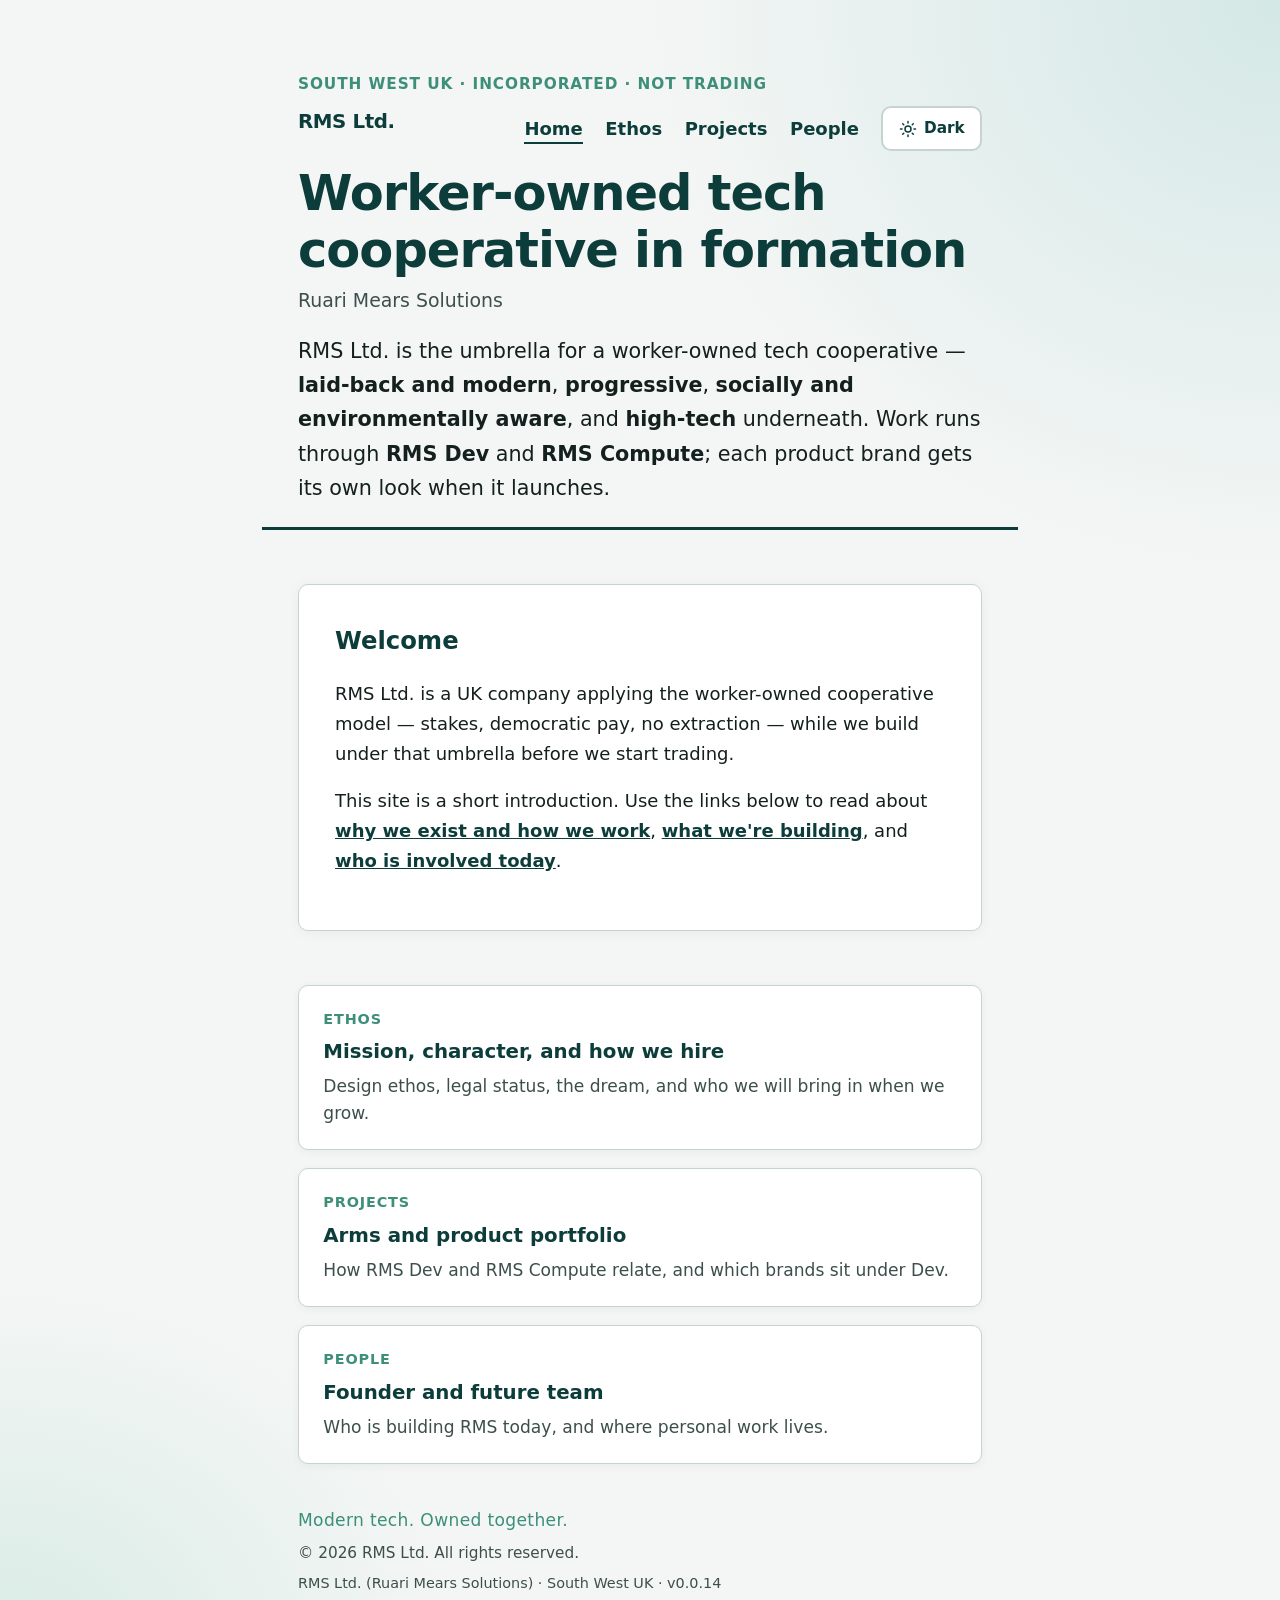
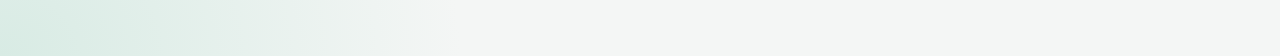
==== commit 4e9a2dcd: "web v0.0.14: fix theme toggle interaction and CSS switching. ES5 theme.js, html[data-theme] variable" ====
--- a/index.html
+++ b/index.html
@@ -40,7 +40,7 @@
             <li><a href="people.html">People</a></li>
           </ul>
         </nav>
-        <button type="button" class="theme-toggle" id="theme-toggle" aria-label="Switch to dark mode">
+        <button type="button" class="theme-toggle" id="theme-toggle" aria-label="Switch to dark mode" onclick="window.RMS_toggleTheme && window.RMS_toggleTheme(); return false;">
           <svg class="theme-icon theme-icon-light" xmlns="http://www.w3.org/2000/svg" width="18" height="18" viewBox="0 0 24 24" fill="none" stroke="currentColor" stroke-width="2" stroke-linecap="round" aria-hidden="true"><circle cx="12" cy="12" r="4"/><path d="M12 2v2M12 20v2M4.93 4.93l1.41 1.41M17.66 17.66l1.41 1.41M2 12h2M20 12h2M4.93 19.07l1.41-1.41M17.66 6.34l1.41-1.41"/></svg>
           <svg class="theme-icon theme-icon-dark" xmlns="http://www.w3.org/2000/svg" width="18" height="18" viewBox="0 0 24 24" fill="none" stroke="currentColor" stroke-width="2" stroke-linecap="round" aria-hidden="true"><path d="M21 12.79A9 9 0 1 1 11.21 3 7 7 0 0 0 21 12.79z"/></svg>
           <span class="theme-toggle-label">Dark</span>
@@ -92,7 +92,7 @@
     <p class="footer-meta">RMS Ltd. (Ruari Mears Solutions) · South West UK · <span id="site-version"></span></p>
   </footer>
 
-  <script src="assets/theme.js"></script>
-  <script src="assets/site.js"></script>
+  <script src="assets/theme.js" defer></script>
+  <script src="assets/site.js" defer></script>
 </body>
 </html>
--- a/styles.css
+++ b/styles.css
@@ -1,7 +1,13 @@
 /* RMS umbrella: laid-back modern, progressive, socially & environmentally aware, high-tech */
 
-:root,
-[data-theme="light"] {
+:root {
+  --radius: 10px;
+  --max: 42rem;
+  --space: 1.25rem;
+  font-size: 112.5%;
+}
+
+html[data-theme="light"] {
   color-scheme: light;
   --bg: #f4f6f5;
   --surface: #ffffff;
@@ -17,13 +23,9 @@
   --focus: #0a6b64;
   --shadow: rgba(12, 61, 58, 0.06);
   --header-fg: #ffffff;
-  --radius: 10px;
-  --max: 42rem;
-  --space: 1.25rem;
-  font-size: 112.5%;
-}
-
-[data-theme="dark"] {
+}
+
+html[data-theme="dark"] {
   color-scheme: dark;
   --bg: #0f1413;
   --surface: #1a2321;
@@ -56,11 +58,18 @@
   font-family: "Segoe UI", system-ui, -apple-system, BlinkMacSystemFont, sans-serif;
   line-height: 1.65;
   color: var(--ink);
-  background: var(--bg);
+  background-color: var(--bg);
   background-image:
     radial-gradient(ellipse 100% 70% at 100% 0%, var(--teal-soft) 0%, transparent 50%),
     radial-gradient(ellipse 80% 50% at 0% 100%, var(--accent-soft) 0%, transparent 45%);
   min-height: 100vh;
+  transition: background-color 0.25s ease, color 0.25s ease;
+}
+
+.panel,
+.teaser-card,
+.theme-toggle {
+  transition: background-color 0.25s ease, color 0.25s ease, border-color 0.25s ease;
 }
 
 .skip-link {
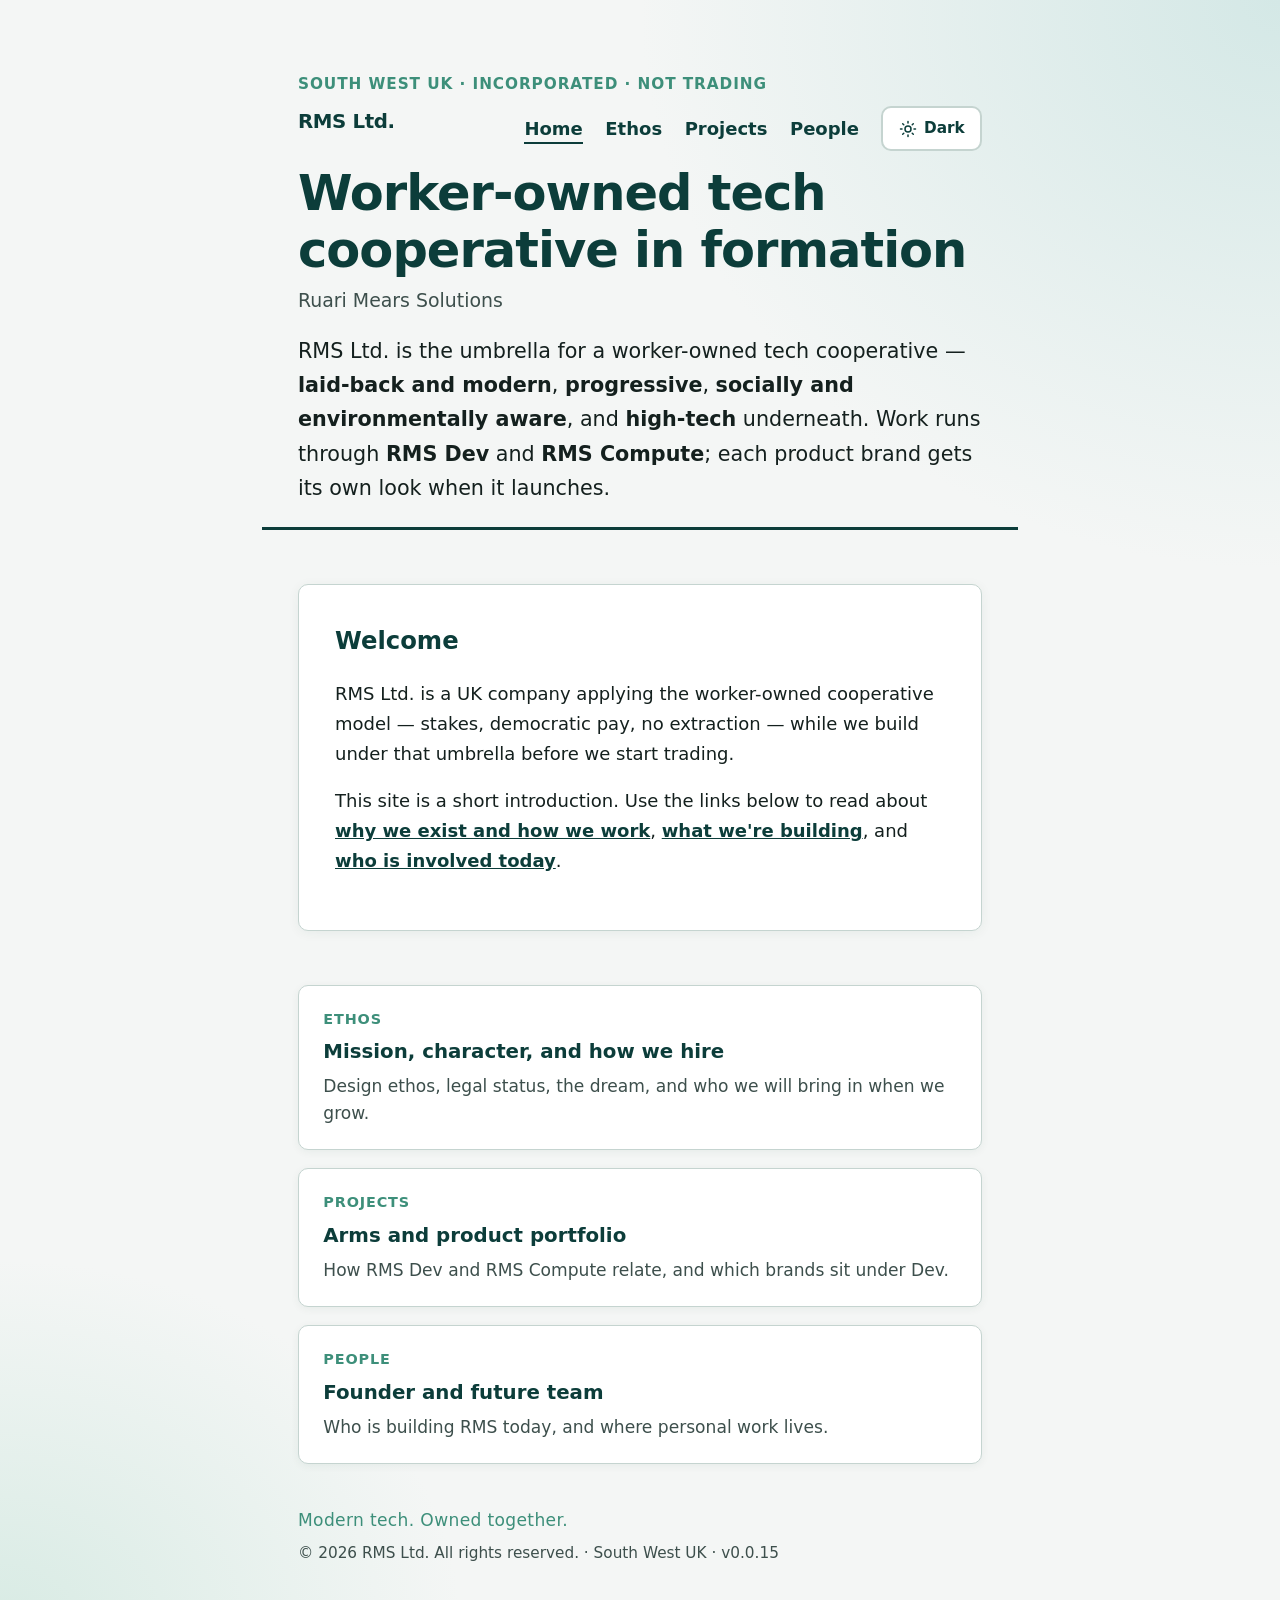
==== commit f4b1c9ef: "web v0.0.15: consolidate footer into one copyright line. Copyright, location, and version on a singl" ====
--- a/index.html
+++ b/index.html
@@ -88,8 +88,7 @@
 
   <footer class="site-footer">
     <p class="tagline">Modern tech. Owned together.</p>
-    <p class="footer-copy">© <span id="year"></span> RMS Ltd. All rights reserved.</p>
-    <p class="footer-meta">RMS Ltd. (Ruari Mears Solutions) · South West UK · <span id="site-version"></span></p>
+    <p class="footer-meta">© <span id="year"></span> RMS Ltd. All rights reserved. · South West UK · <span id="site-version"></span></p>
   </footer>
 
   <script src="assets/theme.js" defer></script>
--- a/styles.css
+++ b/styles.css
@@ -547,12 +547,8 @@
   letter-spacing: 0.02em;
 }
 
-.footer-copy {
+.footer-meta {
   font-size: 0.85rem;
-}
-
-.footer-meta {
-  font-size: 0.8rem;
   color: var(--muted);
 }
 
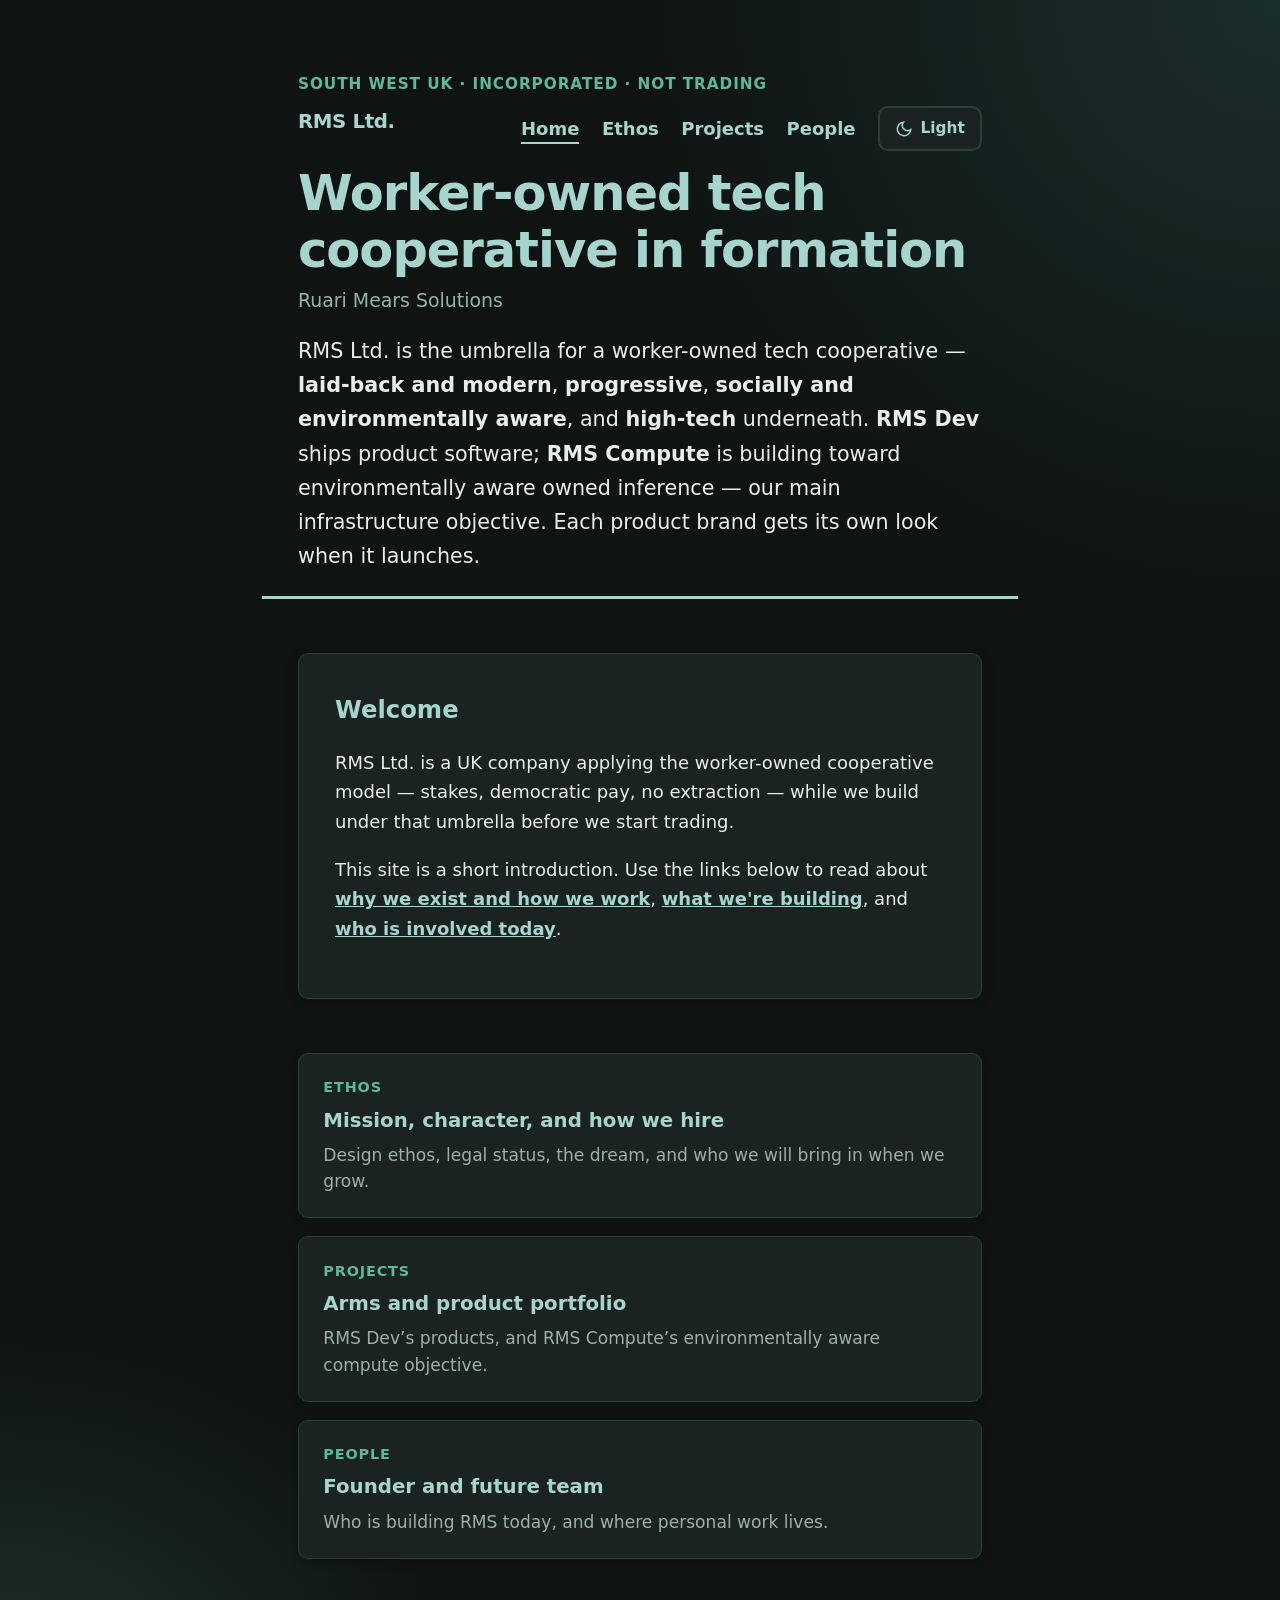
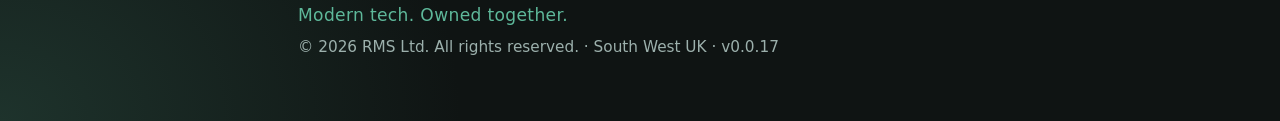
==== commit 08d3d619: "web v0.0.17: dark default and fix theme toggle in Safari/Chromium. Remove duplicate onclick handler;" ====
--- a/index.html
+++ b/index.html
@@ -4,12 +4,12 @@
   <meta charset="utf-8">
   <script>
     (function () {
-      var k = 'rms-theme';
+      var k = 'rms-theme', t = 'dark';
       try {
         var s = localStorage.getItem(k);
-        var t = s || (matchMedia('(prefers-color-scheme: dark)').matches ? 'dark' : 'light');
-        document.documentElement.setAttribute('data-theme', t);
+        if (s === 'light' || s === 'dark') t = s;
       } catch (e) {}
+      document.documentElement.setAttribute('data-theme', t);
     })();
   </script>
   <meta name="viewport" content="width=device-width, initial-scale=1">
@@ -20,7 +20,7 @@
   <meta property="og:description" content="Corporate umbrella for a worker-owned tech cooperative in formation. Arms and products introduced on the site — not trading yet.">
   <meta property="og:type" content="website">
   <meta property="og:url" content="https://rms-ltd.github.io/web/">
-  <meta name="theme-color" content="#0c3d3a">
+  <meta name="theme-color" content="#0f1413">
   <link rel="icon" href="assets/favicon.svg" type="image/svg+xml">
   <link rel="stylesheet" href="styles.css">
 </head>
@@ -40,16 +40,16 @@
             <li><a href="people.html">People</a></li>
           </ul>
         </nav>
-        <button type="button" class="theme-toggle" id="theme-toggle" aria-label="Switch to dark mode" onclick="window.RMS_toggleTheme && window.RMS_toggleTheme(); return false;">
+        <button type="button" class="theme-toggle" id="theme-toggle" aria-label="Switch to light mode" aria-pressed="true">
           <svg class="theme-icon theme-icon-light" xmlns="http://www.w3.org/2000/svg" width="18" height="18" viewBox="0 0 24 24" fill="none" stroke="currentColor" stroke-width="2" stroke-linecap="round" aria-hidden="true"><circle cx="12" cy="12" r="4"/><path d="M12 2v2M12 20v2M4.93 4.93l1.41 1.41M17.66 17.66l1.41 1.41M2 12h2M20 12h2M4.93 19.07l1.41-1.41M17.66 6.34l1.41-1.41"/></svg>
           <svg class="theme-icon theme-icon-dark" xmlns="http://www.w3.org/2000/svg" width="18" height="18" viewBox="0 0 24 24" fill="none" stroke="currentColor" stroke-width="2" stroke-linecap="round" aria-hidden="true"><path d="M21 12.79A9 9 0 1 1 11.21 3 7 7 0 0 0 21 12.79z"/></svg>
-          <span class="theme-toggle-label">Dark</span>
+          <span class="theme-toggle-label">Light</span>
         </button>
       </div>
     </div>
     <h1>Worker-owned tech cooperative in formation</h1>
     <p class="subtitle">Ruari Mears Solutions</p>
-    <p class="lede">RMS Ltd. is the umbrella for a worker-owned tech cooperative — <strong>laid-back and modern</strong>, <strong>progressive</strong>, <strong>socially and environmentally aware</strong>, and <strong>high-tech</strong> underneath. Work runs through <strong>RMS Dev</strong> and <strong>RMS Compute</strong>; each product brand gets its own look when it launches.</p>
+    <p class="lede">RMS Ltd. is the umbrella for a worker-owned tech cooperative — <strong>laid-back and modern</strong>, <strong>progressive</strong>, <strong>socially and environmentally aware</strong>, and <strong>high-tech</strong> underneath. <strong>RMS Dev</strong> ships product software; <strong>RMS Compute</strong> is building toward environmentally aware owned inference — our main infrastructure objective. Each product brand gets its own look when it launches.</p>
   </header>
 
   <main id="main">
@@ -72,7 +72,7 @@
           <a class="teaser-card" href="projects.html">
             <span class="teaser-label">Projects</span>
             <span class="teaser-title">Arms and product portfolio</span>
-            <span class="teaser-desc">How RMS Dev and RMS Compute relate, and which brands sit under Dev.</span>
+            <span class="teaser-desc">RMS Dev’s products, and RMS Compute’s environmentally aware compute objective.</span>
           </a>
         </li>
         <li>
@@ -91,7 +91,7 @@
     <p class="footer-meta">© <span id="year"></span> RMS Ltd. All rights reserved. · South West UK · <span id="site-version"></span></p>
   </footer>
 
-  <script src="assets/theme.js" defer></script>
-  <script src="assets/site.js" defer></script>
+  <script src="assets/theme.js"></script>
+  <script src="assets/site.js"></script>
 </body>
 </html>
